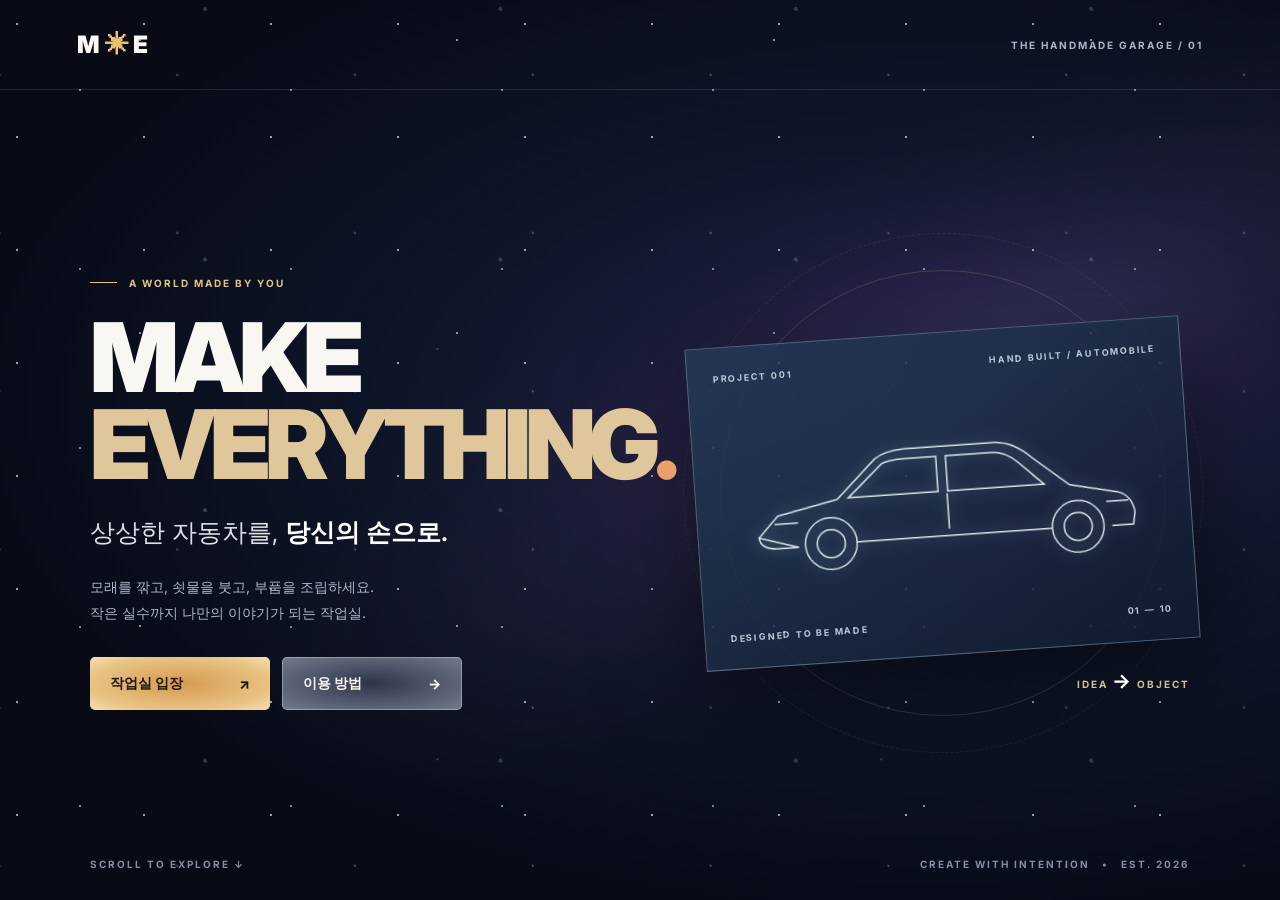
==== index.html @ c321606e "Publish car workshop game" ====
<!doctype html>
<html lang="ko">
  <head>
    <meta charset="UTF-8" />
    <meta name="viewport" content="width=device-width, initial-scale=1.0" />
    <title>MAKE EVERYTHING</title>
    <meta name="description" content="초고품질 3D 자동차 제조 시뮬레이터" />
    <script type="module" crossorigin src="./index-Cwrd_3QK.js"></script>
    <link rel="stylesheet" crossorigin href="./index-BAyQi_sT.css">
  </head>
  <body>
    <div id="root"></div>
  </body>
</html>
---- index-BAyQi_sT.css ----
@import"https://fonts.googleapis.com/css2?family=Inter:wght@300;400;500;600;700;800&display=swap";:root{--color-bg: #ffffff;--color-bg-soft: #f4f4f5;--color-bg-panel: #fafafa;--color-text: #0a0a0a;--color-text-soft: #6b6b6f;--color-border: #e4e4e7;--color-accent: #f5c518;--color-accent-dark: #d9ad0a;--color-black: #0a0a0a;--radius-sm: 6px;--radius-md: 12px;--radius-lg: 20px;--shadow-soft: 0 8px 30px rgba(0, 0, 0, .06);--shadow-hard: 0 2px 10px rgba(0, 0, 0, .12);--font-main: "Inter", -apple-system, BlinkMacSystemFont, "Segoe UI", sans-serif}*{box-sizing:border-box}html,body,#root{margin:0;padding:0;width:100%;height:100%;background:var(--color-bg);color:var(--color-text);font-family:var(--font-main);overflow:hidden}button{font-family:var(--font-main);cursor:pointer;border:none;background:none;color:inherit}::-webkit-scrollbar{width:8px;height:8px}::-webkit-scrollbar-track{background:transparent}::-webkit-scrollbar-thumb{background:var(--color-border);border-radius:8px}::-webkit-scrollbar-thumb:hover{background:#c6c6cc}.app-root{position:relative;width:100vw;height:100vh;background:var(--color-bg)}.intro-screen{position:absolute;inset:0;background:var(--color-bg);overflow-y:auto;overflow-x:hidden;scroll-behavior:smooth}.intro-hero{position:relative;width:100%;height:100vh;min-height:560px}.intro-section{position:relative;min-height:70vh;padding:80px 24px;display:flex;align-items:center;justify-content:center;background:linear-gradient(180deg,#fff0,#0e121ce0 30%,#0e121cf2);color:#fff}.intro-section:nth-child(2n){background:linear-gradient(180deg,#0e121cf2,#20143ce6)}.intro-section-inner{max-width:780px;width:100%;position:relative}.intro-section-tag{font-size:11px;letter-spacing:.3em;color:#ffd21a;margin-bottom:14px;font-weight:800}.intro-section-head{font-size:clamp(32px,5vw,64px);line-height:1.05;margin:0 0 24px;color:#fff;letter-spacing:-.02em;background:linear-gradient(90deg,#fff,#ffd21a 80%);-webkit-background-clip:text;background-clip:text;-webkit-text-fill-color:transparent;font-weight:900;min-height:1.1em}.intro-section-body{font-size:clamp(14px,1.5vw,18px);line-height:1.75;color:#ffffffdb;min-height:7em;margin:0}.intro-section-cursor{position:absolute;right:16%;bottom:20%;opacity:.9;animation:intro-section-cursor-bob 1.6s ease-in-out infinite}@keyframes intro-section-cursor-bob{0%,to{transform:translate(0)}50%{transform:translate(8px,-4px)}}.intro-scroll-hint{position:absolute;left:50%;bottom:36px;transform:translate(-50%);color:#00000080;font-size:12px;font-weight:600;letter-spacing:.1em;animation:intro-scroll-bounce 2s ease-in-out infinite;pointer-events:none;background:#ffffffbf;padding:6px 14px;border-radius:20px;box-shadow:0 4px 16px #00000014}@keyframes intro-scroll-bounce{0%,to{transform:translate(-50%)}50%{transform:translate(-50%,8px)}}.intro-footer{background:linear-gradient(180deg,#20143ce6,#0a0a10);min-height:50vh}.intro-skip-btn{position:fixed;bottom:24px;right:28px;font-size:12px;font-weight:600;color:var(--color-text-soft);background:#ffffffeb;padding:8px 14px;border-radius:20px;border:1px solid var(--color-border);z-index:100;cursor:pointer}.intro-skip-btn:hover{background:#fff;transform:translateY(-1px);box-shadow:0 3px 10px #0000001f}.flashy-glitter{position:absolute;border-radius:50%;opacity:.85;pointer-events:none;transform:translate(-50%,-50%);will-change:left,top}.intro-cursor{position:absolute;display:flex;align-items:center;gap:6px;pointer-events:none;z-index:50;transition:none;will-change:transform}.intro-cursor svg{filter:drop-shadow(0 2px 4px rgba(0,0,0,.25))}.intro-cursor-tag{padding:2px 8px;border-radius:10px;font-size:11px;font-weight:600;color:#fff;white-space:nowrap;transform:translateY(-2px)}.intro-draw-rect{position:absolute;border:1.5px solid;border-radius:4px;background:#00000004;transition:opacity .3s ease}.intro-caret{display:inline-block;margin-left:2px;animation:caret-blink .9s step-end infinite;color:var(--color-accent-dark)}@keyframes caret-blink{50%{opacity:0}}.menu-screen{position:absolute;inset:0;display:flex;flex-direction:column;align-items:center;justify-content:center;background:var(--color-bg);gap:48px}.menu-title{font-size:clamp(48px,8vw,96px);font-weight:800;letter-spacing:-.03em;margin:0;text-align:center;line-height:1}.menu-subtitle{color:var(--color-text-soft);font-size:15px;letter-spacing:.08em;text-transform:uppercase;margin-top:10px}.menu-buttons{display:flex;gap:20px}.ribbon-btn{position:relative;padding:18px 46px 18px 32px;font-size:16px;font-weight:600;letter-spacing:.04em;border-radius:2px;color:#fff;overflow:visible;clip-path:polygon(0 0,88% 0,100% 50%,88% 100%,0% 100%);transition:transform .25s ease,filter .25s ease}.ribbon-btn:after{content:"";position:absolute;right:-34px;top:0;bottom:0;width:40px;background:inherit;opacity:.35;clip-path:polygon(0 20%,100% 0,60% 50%,100% 100%,0 80%);filter:blur(1px)}.ribbon-btn.start{background:var(--color-black)}.ribbon-btn.tutorial{background:var(--color-accent);color:var(--color-black)}.ribbon-btn:hover{transform:translate(4px) scale(1.02);filter:brightness(1.08)}.ribbon-btn:active{transform:translate(2px) scale(.99)}.ribbon-btn.start:before{content:"";position:absolute;inset:-14px;background:radial-gradient(circle,rgba(245,197,24,.55),transparent 70%);z-index:-1;opacity:.4;filter:blur(6px);animation:ribbon-glow-pulse 2.2s ease-in-out infinite}@keyframes ribbon-glow-pulse{0%,to{opacity:.22}50%{opacity:.7}}.flashy-bg{position:fixed;inset:0;z-index:0;overflow:hidden;pointer-events:none}.flashy-bg:before{content:"";position:absolute;inset:-25%;background:radial-gradient(circle at 18% 22%,rgba(245,197,24,.3),transparent 38%),radial-gradient(circle at 82% 28%,rgba(10,94,168,.22),transparent 42%),radial-gradient(circle at 48% 88%,rgba(46,174,86,.18),transparent 40%),radial-gradient(circle at 85% 85%,rgba(180,35,24,.14),transparent 36%);filter:blur(14px);animation:flashy-drift 16s ease-in-out infinite alternate}@keyframes flashy-drift{0%{transform:scale(1) translate(0) rotate(0)}to{transform:scale(1.18) translate(-3%,2%) rotate(4deg)}}.flashy-sweep{position:absolute;top:0;bottom:0;left:-30%;width:22%;background:linear-gradient(100deg,transparent,rgba(255,255,255,.55),transparent);animation:flashy-sweep-anim 5.5s ease-in-out infinite;mix-blend-mode:overlay}@keyframes flashy-sweep-anim{0%{left:-30%}45%{left:120%}to{left:120%}}.flashy-sparkle{position:absolute;width:5px;height:5px;border-radius:50%;background:var(--color-accent);box-shadow:0 0 10px 3px #f5c518a6;animation:flashy-sparkle-anim 2.8s ease-in-out infinite}@keyframes flashy-sparkle-anim{0%,to{opacity:0;transform:translateY(4px) scale(.5)}50%{opacity:1;transform:translateY(-16px) scale(1)}}.menu-title.flashy{animation:title-glow-pulse 3.2s ease-in-out infinite}@keyframes title-glow-pulse{0%,to{text-shadow:0 2px 0 rgba(245,197,24,0),0 0 0 rgba(245,197,24,0)}50%{text-shadow:0 2px 0 rgba(245,197,24,.15),0 10px 40px rgba(245,197,24,.4)}}.workshop-root{position:absolute;inset:0;overflow:hidden;background:var(--color-bg);--lw: 320px;--rw: 340px}.viewport-wrap{position:absolute;inset:0;background:var(--color-bg-soft);min-width:0;min-height:0}.panel{position:absolute;top:56px;bottom:0;width:320px;background:var(--color-bg-panel);z-index:30;display:block;overflow:hidden;transition:transform .28s cubic-bezier(.2,.7,.2,1),visibility 0s linear 0s;box-shadow:0 0 24px #0000001f}.panel.left{left:0;border-right:1px solid var(--color-border);border-top-right-radius:14px}.panel.right{right:0;width:340px;border-left:1px solid var(--color-border);border-top-left-radius:14px}.panel.left.open,.panel.right.open{transform:translate(0);visibility:visible}.panel.left.closed{transform:translate(-100%);visibility:hidden;transition:transform .28s cubic-bezier(.2,.7,.2,1),visibility 0s linear .28s}.panel.right.closed{transform:translate(100%);visibility:hidden;transition:transform .28s cubic-bezier(.2,.7,.2,1),visibility 0s linear .28s}.panel-inner{width:100%;padding:20px;overflow-y:auto;height:100%;box-sizing:border-box}.edge-toggle{position:absolute;top:calc(50% - 16px);z-index:45;padding:7px 12px;border-radius:18px;background:#fffffff7;border:1px solid var(--color-border);box-shadow:var(--shadow-hard);font-size:12px;font-weight:700;color:var(--color-text);cursor:pointer;transition:left .28s cubic-bezier(.2,.7,.2,1),right .28s cubic-bezier(.2,.7,.2,1)}.edge-toggle:hover{background:var(--color-accent)}.edge-toggle.left{left:calc(var(--lw) + 10px)}.edge-toggle.right{right:calc(var(--rw) + 10px)}.vp-stage{position:absolute;top:0;bottom:0;left:var(--lw);right:var(--rw);z-index:20;pointer-events:none;transition:left .28s cubic-bezier(.2,.7,.2,1),right .28s cubic-bezier(.2,.7,.2,1)}.vp-stage>*{pointer-events:auto}.vp-stage>.toast{pointer-events:none}.total-steps{font-size:12.5px;color:var(--color-text-soft);margin-bottom:14px}.total-steps b{color:var(--color-text)}.meta-chip.strong{background:#fff3c4;color:#7a5b00;font-weight:800}.panel-heading{font-size:13px;font-weight:700;letter-spacing:.08em;text-transform:uppercase;color:var(--color-text-soft);margin:0 0 16px}.car-card{border:1px solid var(--color-border);border-radius:var(--radius-md);background:#fff;padding:14px;cursor:pointer;transition:box-shadow .2s ease,transform .2s ease,border-color .2s ease;margin-bottom:14px}.car-card:hover{box-shadow:var(--shadow-soft);transform:translateY(-2px);border-color:#d4d4d8}.car-card-thumb{width:100%;height:120px;border-radius:var(--radius-sm);background:linear-gradient(135deg,#f1f1f3,#e4e4e7);margin-bottom:10px;display:flex;align-items:center;justify-content:center;overflow:hidden}.car-card-name{font-weight:700;font-size:15px;margin:0}.car-card-manufacturer{font-size:12px;color:var(--color-text-soft);margin:2px 0 10px}.rating-row{display:flex;align-items:center;justify-content:space-between;font-size:11px;color:var(--color-text-soft);margin-top:4px}.stars{display:flex;gap:2px}.star{width:9px;height:9px;border-radius:50%;background:var(--color-border)}.star.filled{background:var(--color-accent-dark)}.empty-slot{border:1.5px dashed var(--color-border);border-radius:var(--radius-md);height:180px;display:flex;align-items:center;justify-content:center;color:#c6c6cc;font-size:12px;margin-bottom:14px}.step-list{display:flex;flex-direction:column;gap:10px}.step-item{border:1px solid var(--color-border);border-radius:var(--radius-md);padding:12px 14px;background:#fff;cursor:pointer;transition:border-color .2s ease,box-shadow .2s ease}.step-item.active{border-color:var(--color-accent-dark);box-shadow:0 0 0 2px #f5c51840}.step-item.locked{opacity:.45;cursor:not-allowed}.step-item.completed{border-color:#bfe6c7}.step-item-top{display:flex;align-items:center;gap:8px;margin-bottom:4px}.step-num{width:20px;height:20px;border-radius:50%;background:var(--color-bg-soft);color:var(--color-text-soft);font-size:11px;font-weight:700;display:flex;align-items:center;justify-content:center;flex-shrink:0}.step-item.completed .step-num{background:#2fae56;color:#fff}.step-item.active .step-num{background:var(--color-accent);color:var(--color-black)}.step-title{font-weight:600;font-size:13.5px}.step-desc{font-size:12px;color:var(--color-text-soft);margin:4px 0 8px;line-height:1.5}.progress-track{height:5px;background:var(--color-bg-soft);border-radius:4px;overflow:hidden}.progress-fill{height:100%;background:var(--color-accent-dark);transition:width .3s ease}.meta-row{display:flex;gap:10px;font-size:11px;color:var(--color-text-soft);margin-top:8px;flex-wrap:wrap}.meta-chip{background:var(--color-bg-soft);border-radius:20px;padding:3px 9px}.btn{padding:10px 18px;border-radius:var(--radius-sm);font-size:13px;font-weight:600;transition:filter .2s ease,transform .15s ease}.btn:hover{filter:brightness(1.06)}.btn:active{transform:scale(.98)}.btn.primary{background:var(--color-black);color:#fff}.btn.accent{background:var(--color-accent);color:var(--color-black)}.btn.ghost{background:var(--color-bg-soft);color:var(--color-text)}.btn.danger{background:#fdecec;color:#b42318}.btn:disabled{opacity:.4;cursor:not-allowed}.top-bar{position:absolute;top:0;left:0;right:0;display:flex;align-items:center;justify-content:flex-start;padding:12px 18px;z-index:25;pointer-events:none}.top-bar>*{pointer-events:auto}.breadcrumb{font-size:13px;font-weight:600;color:var(--color-text-soft);background:#ffffffd9;backdrop-filter:blur(6px);padding:8px 14px;border-radius:20px;border:1px solid var(--color-border)}.abandon-btn{position:absolute;top:12px;right:14px;z-index:90;font-weight:800;border:1px solid #f3b5b0;box-shadow:0 2px 10px #b423182e}.abandon-btn:hover{background:#b42318;color:#fff}.hud-hint{position:absolute;bottom:18px;left:50%;transform:translate(-50%);font-size:12px;color:var(--color-text-soft);background:#ffffffe6;backdrop-filter:blur(6px);padding:8px 16px;border-radius:20px;border:1px solid var(--color-border);display:flex;gap:14px;z-index:15}.hud-hint kbd{background:var(--color-bg-soft);border-radius:4px;padding:1px 6px;font-weight:700;margin-right:4px;font-size:11px}.select-screen{position:absolute;inset:0;background:var(--color-bg);overflow-y:auto;padding:60px 8vw}.select-header{margin-bottom:36px}.select-title{font-size:34px;font-weight:800;margin:0 0 6px;letter-spacing:-.02em}.select-sub{color:var(--color-text-soft);font-size:14px}.model-grid{display:grid;grid-template-columns:repeat(auto-fill,minmax(260px,1fr));gap:22px}.model-card{border:1px solid var(--color-border);border-radius:var(--radius-lg);background:#fff;padding:18px;transition:box-shadow .2s,transform .2s;cursor:pointer}.model-card:hover{transform:translateY(-4px);box-shadow:var(--shadow-soft)}.model-thumb{height:140px;border-radius:var(--radius-md);background:var(--color-bg-soft);margin-bottom:14px;overflow:hidden}.model-body-type{display:inline-block;font-size:10px;font-weight:700;letter-spacing:.06em;text-transform:uppercase;background:var(--color-bg-soft);padding:3px 9px;border-radius:20px;margin-bottom:8px;color:var(--color-text-soft)}.option-list{display:flex;flex-direction:column;gap:10px;max-width:760px}.option-row{display:flex;align-items:center;justify-content:space-between;border:1px solid var(--color-border);border-radius:var(--radius-md);padding:14px 18px;background:#fff;cursor:pointer;transition:border-color .2s}.option-row.selected{border-color:var(--color-accent-dark);background:#fffdf3}.option-row-name{font-weight:600;font-size:14px}.option-row-desc{font-size:12.5px;color:var(--color-text-soft);margin-top:3px;max-width:480px}.checkbox{width:20px;height:20px;border-radius:5px;border:1.5px solid var(--color-border);display:flex;align-items:center;justify-content:center;flex-shrink:0}.checkbox.on{background:var(--color-accent);border-color:var(--color-accent-dark)}.category-heading{font-size:12px;font-weight:700;text-transform:uppercase;letter-spacing:.08em;color:var(--color-text-soft);margin:22px 0 10px}.back-btn{display:inline-flex;align-items:center;gap:6px;font-size:13px;color:var(--color-text-soft);margin-bottom:18px;font-weight:600}.back-btn:hover{color:var(--color-text)}.completion-screen{position:absolute;inset:0;background:var(--color-bg);display:flex;flex-direction:column;align-items:center;justify-content:center;text-align:center}.completion-title{font-size:42px;font-weight:800;letter-spacing:-.02em;margin-bottom:8px}.completion-stats{display:grid;grid-template-columns:repeat(4,1fr);gap:14px;margin:30px 0;max-width:680px}.stat-box{border:1px solid var(--color-border);border-radius:var(--radius-md);padding:16px;background:#fff}.stat-val{font-size:22px;font-weight:800}.stat-label{font-size:11px;color:var(--color-text-soft);margin-top:4px}.confetti-piece{position:absolute;top:-20px;border-radius:2px}.scroll-col{overflow-y:auto}.station-overlay{position:absolute;bottom:0;left:0;right:0;background:#ffffffeb;backdrop-filter:blur(10px);border-top:1px solid var(--color-border);z-index:25;max-height:42vh;display:flex;flex-direction:column}.station-overlay.collapsed{max-height:unset}.station-overlay-head{display:flex;align-items:center;justify-content:space-between;padding:10px 20px;border-bottom:1px solid var(--color-border)}.station-overlay-title{font-weight:700;font-size:14px;display:flex;align-items:center;gap:10px}.hud-collapse-btn{font-size:11px;font-weight:600;color:var(--color-text-soft);background:var(--color-bg-soft);padding:3px 9px;border-radius:10px}.hud-collapse-btn:hover{color:var(--color-text)}.station{padding:14px 20px 18px;overflow-y:auto;max-width:640px;margin:0 auto}.forge-hint{padding:14px 20px 18px;text-align:center;font-size:13.5px;font-weight:600;color:var(--color-text)}.station-desc{font-size:12.5px;color:var(--color-text-soft);line-height:1.6;margin:0 0 8px}.station-slider{width:100%;accent-color:var(--color-accent-dark);margin:6px 0}.station-row{display:flex;align-items:center;justify-content:space-between;font-size:12.5px;margin-bottom:4px}.station-footer{display:flex;align-items:center;justify-content:space-between;margin-top:16px;padding-top:12px;border-top:1px solid var(--color-border)}.quality-preview{font-size:12px;font-weight:700;color:var(--color-text-soft)}.station-warn{font-size:12px;color:#b42318;background:#fdecec;padding:8px 10px;border-radius:8px;margin-top:8px}.btn.sm{padding:6px 12px;font-size:12px}.part-list{display:flex;flex-direction:column;gap:6px}.part-row{display:flex;align-items:center;justify-content:space-between;font-size:12.5px;padding:7px 10px;background:var(--color-bg-soft);border-radius:8px}.part-row-label.ok{color:#2fae56;font-weight:600}.ok-badge{font-size:11px;font-weight:700;color:#2fae56}.err-badge{font-size:11px;font-weight:700;color:#b42318}.heat-bar{height:14px;border-radius:8px;background:var(--color-bg-soft);overflow:hidden}.heat-bar-fill{height:100%;background:linear-gradient(90deg,#f5c518,#e04b1a);transition:width .3s ease}.forge-field{position:relative;height:230px;border-radius:var(--radius-md);background:radial-gradient(circle at 30% 20%,#2a2a2e,#141416 70%);overflow:hidden;touch-action:none;user-select:none}.anvil{position:absolute;left:50%;top:58%;width:46%;height:28%;transform:translate(-50%,-50%);background:#3a3a3e;border-radius:10px;box-shadow:inset 0 4px 10px #00000080}.molten{position:absolute;left:50%;top:50%;width:30%;height:16%;transform:translate(-50%,-50%);background:radial-gradient(circle,#ffd45e,#f5720a 70%,#b23a0a);border-radius:50%;filter:blur(.5px);box-shadow:0 0 24px 6px #f5720a8c;transition:transform .25s ease}.forge-target{position:absolute;width:34px;height:34px;margin-left:-17px;margin-top:-17px;border:2px solid #4da3ff;border-radius:50%;box-shadow:0 0 10px #4da3ffb3;animation:target-pulse 1s ease-in-out infinite;pointer-events:none}@keyframes target-pulse{0%,to{transform:scale(1);opacity:1}50%{transform:scale(1.18);opacity:.6}}.hammer{position:absolute;font-size:34px;margin-left:-17px;margin-top:-17px;cursor:grab;filter:drop-shadow(0 3px 4px rgba(0,0,0,.5));touch-action:none}.hammer.swinging{cursor:grabbing;transform:scale(1.1) rotate(-15deg)}.hit-flash{position:absolute;top:10px;left:50%;transform:translate(-50%);font-weight:800;font-size:13px;animation:hit-flash-anim .8s ease forwards}@keyframes hit-flash-anim{0%{opacity:1}to{opacity:0}}.station-warn-soft{font-size:11px;color:var(--color-text-soft);margin-top:8px}.target-label{background:#0a0a0ac7;color:#fff;font-size:11px;font-weight:600;padding:3px 8px;border-radius:10px;white-space:nowrap;transform:translateY(-22px)}.craft-hint{background:#f5c518f2;color:#14140f;font-size:12px;font-weight:600;padding:7px 12px;border-radius:10px;white-space:nowrap;box-shadow:0 4px 14px #00000040;border:1px solid rgba(0,0,0,.15)}.craft-hint-title{font-size:10px;font-weight:800;opacity:.75;margin-bottom:2px;letter-spacing:.02em}.toast{position:absolute;top:74px;left:50%;transform:translate(-50%);z-index:45;padding:9px 18px;border-radius:20px;font-size:13px;font-weight:700;color:#fff;box-shadow:0 6px 24px #00000040;pointer-events:none;animation:toast-in .25s ease-out}.toast.ok{background:#1f9d4c}.toast.bad{background:#b42318}@keyframes toast-in{0%{opacity:0;transform:translate(-50%,-8px)}to{opacity:1;transform:translate(-50%)}}.task-banner{position:absolute;top:64px;left:50%;transform:translate(-50%);z-index:30;background:#14140fe0;color:#f5c518;padding:7px 16px;border-radius:18px;font-size:12.5px;font-weight:700;pointer-events:none;max-width:60vw;white-space:nowrap;overflow:hidden;text-overflow:ellipsis}.asm-summary{display:flex;gap:16px;font-size:12.5px;color:var(--color-text-soft)}.asm-summary b{color:var(--color-text)}.asm-next{display:flex;align-items:center;justify-content:space-between;gap:12px;background:#fff8dc;border:1px solid #f0d878;border-radius:10px;padding:9px 12px;margin-bottom:8px}.asm-next-label{font-size:10.5px;font-weight:800;color:#9a7b00;letter-spacing:.04em}.asm-next-title{font-size:13px;font-weight:700}.asm-list{max-height:22vh;overflow-y:auto;padding-right:4px}.asm-row{gap:10px}.asm-row.done{opacity:.6}.asm-row-main{display:flex;flex-direction:column;min-width:0;flex:1}.asm-row-sub{font-size:11px;color:var(--color-text-soft);white-space:nowrap;overflow:hidden;text-overflow:ellipsis}.asm-row-right{display:flex;align-items:center;gap:6px;flex-shrink:0}.asm-count{font-size:11px;font-weight:700;color:var(--color-text-soft);min-width:30px;text-align:right}.station{max-width:760px;width:100%}.drive-readout{position:absolute;bottom:70px;left:50%;transform:translate(-50%);background:#0a0a0ad1;color:#fff;padding:10px 24px;border-radius:20px;font-family:ui-monospace,monospace;font-size:16px;z-index:15;display:flex;align-items:baseline;gap:10px}.drive-speed{font-size:30px;font-weight:800}.drive-gear{background:#f5c518;color:#14140f;border-radius:6px;padding:1px 8px;font-weight:800}.drive-brake{color:#ff5a4d;font-size:12px;font-weight:800}.vp-stage .station-overlay{left:0;right:0}.vp-stage .hud-hint{left:50%}.fade-veil{position:absolute;inset:0;background:#07080a;opacity:0;pointer-events:none;z-index:80;transition:opacity .4s ease}.fade-veil.on{opacity:1;pointer-events:auto}.session-hud{position:absolute;top:56px;left:50%;transform:translate(-50%);width:min(600px,calc(100% - 24px));background:#101216e6;color:#f3f3f0;border:1px solid rgba(245,197,24,.5);border-radius:14px;padding:12px 16px 14px;box-shadow:0 10px 40px #00000073;backdrop-filter:blur(8px)}.session-hud-top{display:flex;align-items:center;justify-content:space-between;gap:10px}.session-hud-title{font-size:13px;font-weight:800;color:#f5c518;overflow:hidden;text-overflow:ellipsis;white-space:nowrap}.session-phase{display:inline-block;margin:6px 0 4px;font-size:11px;font-weight:800;background:#f5c518;color:#14140f;padding:2px 9px;border-radius:10px}.session-hint{margin:2px 0 8px;font-size:12.5px;line-height:1.5;color:#dcdcd6}.session-stats{margin-top:6px;font-size:11.5px;color:#b9b9b0}.session-actions{display:flex;gap:8px;margin-top:10px;justify-content:flex-end}.session-hud .progress-track{background:#ffffff26}.session-hud-pill{position:absolute;top:56px;left:50%;transform:translate(-50%);background:#101216c7;color:#f5c518;border:1px solid rgba(245,197,24,.5);border-radius:999px;padding:6px 14px;font-size:12px;font-weight:700;cursor:pointer;backdrop-filter:blur(6px);box-shadow:0 6px 18px #0000004d;display:inline-flex;align-items:center;gap:6px}.session-hud-pill:hover{background:#101216eb}.session-hud-pill .pill-expand{font-size:10px;opacity:.8}.guide-label{background:#14140ac7;color:#ffd21a;border:1px solid rgba(255,210,26,.55);padding:1px 6px;border-radius:7px;font-size:9px;font-weight:700;white-space:nowrap;box-shadow:0 1px 4px #00000059;letter-spacing:.02em;line-height:1.3}.asm-current{border:1px solid #f0d878;background:#fffbea;border-radius:12px;padding:10px 12px;margin-bottom:10px}.asm-current-head{display:flex;align-items:center;justify-content:space-between;gap:12px;margin-bottom:8px}.asm-steps{list-style:none;margin:0 0 6px;padding:0;display:grid;gap:4px;max-height:24vh;overflow-y:auto}.asm-steps li{display:flex;align-items:center;gap:8px;font-size:12.5px;padding:4px 8px;border-radius:8px;background:#ffffffb3;color:var(--color-text-soft)}.asm-steps li.done{color:#1f7a3a;text-decoration:line-through;opacity:.75}.asm-steps li.current{background:#f5c518;color:#14140f;font-weight:800}.asm-step-mark{width:18px;text-align:center;font-weight:800;flex-shrink:0}.asm-step-title{flex:1;min-width:0}.asm-step-where{font-size:10.5px;opacity:.7;flex-shrink:0}.landing{height:100%;overflow:auto;background:#080b16;color:#f8f7f1;position:relative;font-family:Inter,Pretendard,Noto Sans KR,sans-serif}.sky{position:absolute;inset:0 0 auto;height:100vh;min-height:680px;overflow:hidden;pointer-events:none;background:radial-gradient(ellipse at 72% 45%,#25214a,#10172c 34%,#080b16 73%)}.nebula{position:absolute;width:120%;height:50%;top:18%;left:15%;transform:rotate(-25deg);background:radial-gradient(ellipse,rgba(125,136,201,.27),rgba(113,67,132,.13) 32%,transparent 70%);filter:blur(35px)}.stars{position:absolute;inset:0;background-size:127px 113px,211px 179px,317px 293px;background-image:radial-gradient(1px 1px at 17px 24px,#fff 90%,transparent),radial-gradient(1.5px 1.5px at 80px 90px,#c6d6ff 90%,transparent),radial-gradient(1px 1px at 140px 40px,#fbe0bc 90%,transparent);opacity:.6}.stars-b{transform:scale(1.4) translate(3%,5%);opacity:.22}.landing-nav,.landing-hero,.landing-story{position:relative;z-index:1}.landing-nav{height:90px;display:flex;justify-content:space-between;align-items:center;padding:0 6%;border-bottom:1px solid #ffffff1c}.brand-mark{font-weight:900;letter-spacing:.03em;font-size:24px}.brand-mark span{color:#e9bf72;margin:0 4px}.nav-note,.eyebrow,.hero-bottom,.blueprint-top,.blueprint-bottom,.art-label,.story-heading>span,.story-cards b{font-size:10px;letter-spacing:.2em;font-weight:700}.nav-note{color:#aeb4c7}.landing-hero{min-height:calc(100vh - 90px);padding:6% 7% 80px;display:flex;align-items:center;gap:4%}.hero-copy{width:51%;z-index:2}.eyebrow{color:#dec38d;display:flex;align-items:center;gap:12px}.eyebrow span{width:27px;height:1px;background:#dec38d}.hero-copy h1{font-size:clamp(50px,7.5vw,112px);letter-spacing:-.065em;line-height:.91;margin:25px 0 27px;font-weight:900}.hero-copy h1 em{font-style:normal;color:#dfc69b}.title-dot{color:#ec9f6c}.hero-lead{font-size:clamp(18px,2vw,25px);color:#dedfe6;font-weight:400}.hero-lead strong{color:#fff}.hero-description{line-height:1.9;color:#aeb6c8;font-size:14px;margin:18px 0 30px}.hero-actions{display:flex;gap:12px;flex-wrap:wrap}.hero-button{min-width:180px;padding:16px 20px;border-radius:5px;font-size:14px;font-weight:800;text-align:left;display:inline-flex;justify-content:space-between;gap:35px;align-items:center;transition:transform .2s,box-shadow .2s}.hero-button:hover{transform:translateY(-3px);box-shadow:0 12px 35px #0005}.hero-button.primary{color:#211812;background:radial-gradient(ellipse at center,#d49a51,#e9c484 72%,#f6dfb3)}.hero-button.secondary{color:#f7f5f0;border:1px solid #ffffff53;background:radial-gradient(ellipse at center,#2e3548,#72798b)}.new-build{display:block;color:#b6bdcd;margin-top:16px;font-size:12px}.hero-art{width:45%;position:relative;display:grid;place-items:center;min-height:400px}.orbit{position:absolute;border:1px solid #d9c79830;border-radius:50%;width:90%;aspect-ratio:1}.orbit-two{width:105%;border-style:dashed;opacity:.5}.blueprint{width:100%;padding:25px;transform:rotate(-4deg);background:linear-gradient(145deg,#243a55db,#101b2fdc);border:1px solid #aec7d75e;box-shadow:0 30px 100px #0008}.blueprint-top,.blueprint-bottom{display:flex;justify-content:space-between;color:#b8cad8;font-size:9px}.blueprint svg{width:100%;margin:30px 0;stroke:#d7e2e5;stroke-width:2;filter:drop-shadow(0 0 7px #c2e7ff77)}.art-label{position:absolute;right:0;bottom:0;color:#d5bf97}.art-label b{font-size:20px;color:#fff}.hero-bottom{position:absolute;bottom:30px;left:7%;right:7%;display:flex;justify-content:space-between;color:#858da2}.landing-story{background:#f1eee7;color:#22252d;padding:110px 7%}.story-heading>span{color:#9b7350}.story-heading h2{font-size:clamp(32px,4vw,55px);line-height:1.25;letter-spacing:-.05em}.story-heading em{font-style:normal;color:#9c7051}.story-cards{display:grid;grid-template-columns:repeat(3,1fr);gap:30px;margin:60px 0}.story-cards article{border-top:1px solid #bcb5a9;padding-top:25px}.story-cards b{color:#a47b55}.story-cards h3{font-size:22px}.story-cards p{font-size:14px;color:#666;line-height:1.8}@media (max-width:800px){.landing-nav{height:65px}.nav-note{display:none}.landing-hero{min-height:calc(100vh - 65px);display:block;padding-top:14%}.hero-copy{width:100%}.hero-art{width:85%;min-height:230px;margin:20px auto 30px}.blueprint{padding:15px}.blueprint svg{margin:10px 0}.orbit{max-height:230px;width:auto;aspect-ratio:1}.hero-bottom span:last-child{display:none}.story-cards{grid-template-columns:1fr;gap:15px;margin:40px 0}.landing-story{padding:70px 7%}}@media (prefers-reduced-motion:reduce){.hero-button{transition:none}}
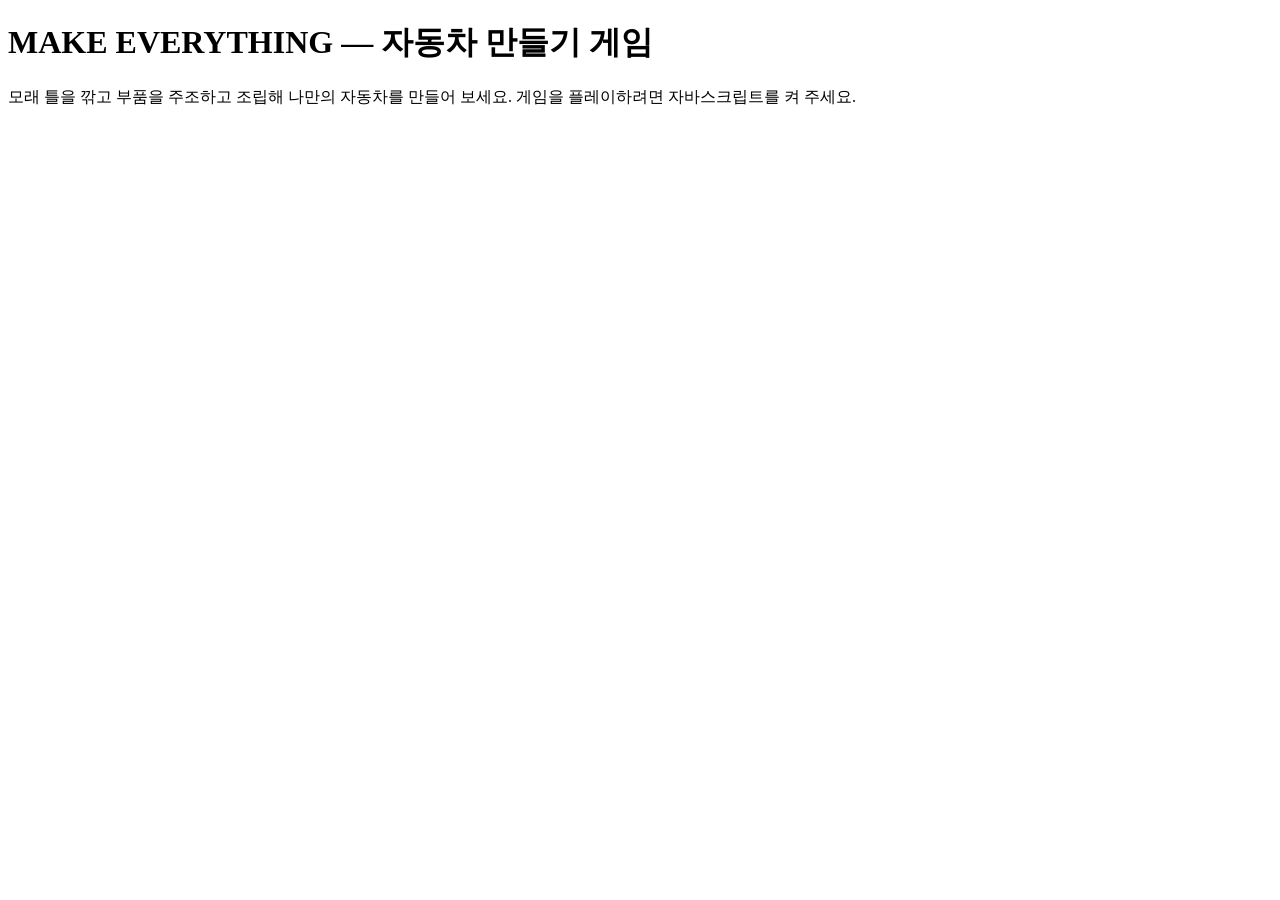
==== commit b07daded: "Prepare search listing and site verification" ====
--- a/index.html
+++ b/index.html
@@ -3,13 +3,14 @@
   <head>
     <meta charset="UTF-8" />
     <meta name="viewport" content="width=device-width, initial-scale=1.0" />
-    <title>MAKE EVERYTHING</title>
-    <meta name="description" content="초고품질 3D 자동차 제조 시뮬레이터" />
-    <script type="module" crossorigin src="./index-Cwrd_3QK.js"></script>
-    <link rel="stylesheet" crossorigin href="./index-BAyQi_sT.css">
+    <title>MAKE EVERYTHING | 자동차 만들기 게임</title>
+    <meta name="description" content="모래 틀을 깎고 부품을 주조하고 조립해 나만의 자동차를 만드는 무료 3D 공방 게임." />
+    <link rel="canonical" href="https://ldy9218.github.io/make-everything/" />
+    <script type="module" crossorigin src="/make-everything/index-BrU8umR6.js"></script>
+    <link rel="stylesheet" crossorigin href="/make-everything/index-BI-LXX9V.css">
   </head>
   <body>
-    <div id="root"></div>
+    <div id="root"><h1>MAKE EVERYTHING — 자동차 만들기 게임</h1><p>모래 틀을 깎고 부품을 주조하고 조립해 나만의 자동차를 만들어 보세요. 게임을 플레이하려면 자바스크립트를 켜 주세요.</p></div>
   </body>
-</html>
+</html>
 
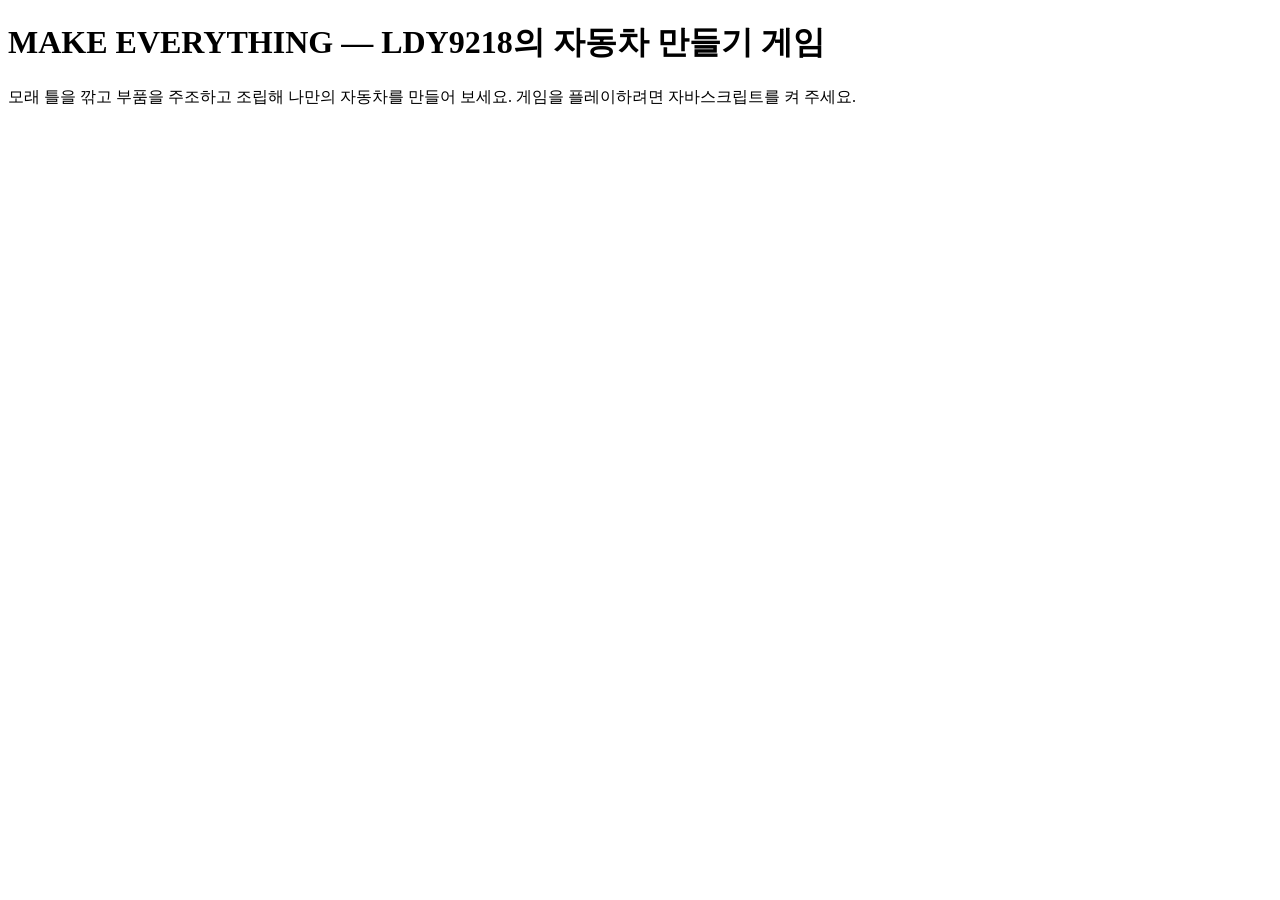
==== commit 39982358: "Add creator name to game and search listing" ====
--- a/index.html
+++ b/index.html
@@ -3,14 +3,14 @@
   <head>
     <meta charset="UTF-8" />
     <meta name="viewport" content="width=device-width, initial-scale=1.0" />
-    <title>MAKE EVERYTHING | 자동차 만들기 게임</title>
-    <meta name="description" content="모래 틀을 깎고 부품을 주조하고 조립해 나만의 자동차를 만드는 무료 3D 공방 게임." />
+    <title>MAKE EVERYTHING | LDY9218의 자동차 만들기 게임</title>
+    <meta name="description" content="LDY9218이 만든 자동차 만들기 게임. 모래 틀을 깎고 부품을 주조하고 조립해 나만의 자동차를 만드세요." />
     <link rel="canonical" href="https://ldy9218.github.io/make-everything/" />
-    <script type="module" crossorigin src="/make-everything/index-BrU8umR6.js"></script>
+    <script type="module" crossorigin src="/make-everything/index-BLYnNtL3.js"></script>
     <link rel="stylesheet" crossorigin href="/make-everything/index-BI-LXX9V.css">
   </head>
   <body>
-    <div id="root"><h1>MAKE EVERYTHING — 자동차 만들기 게임</h1><p>모래 틀을 깎고 부품을 주조하고 조립해 나만의 자동차를 만들어 보세요. 게임을 플레이하려면 자바스크립트를 켜 주세요.</p></div>
+    <div id="root"><h1>MAKE EVERYTHING — LDY9218의 자동차 만들기 게임</h1><p>모래 틀을 깎고 부품을 주조하고 조립해 나만의 자동차를 만들어 보세요. 게임을 플레이하려면 자바스크립트를 켜 주세요.</p></div>
   </body>
 </html>
 
